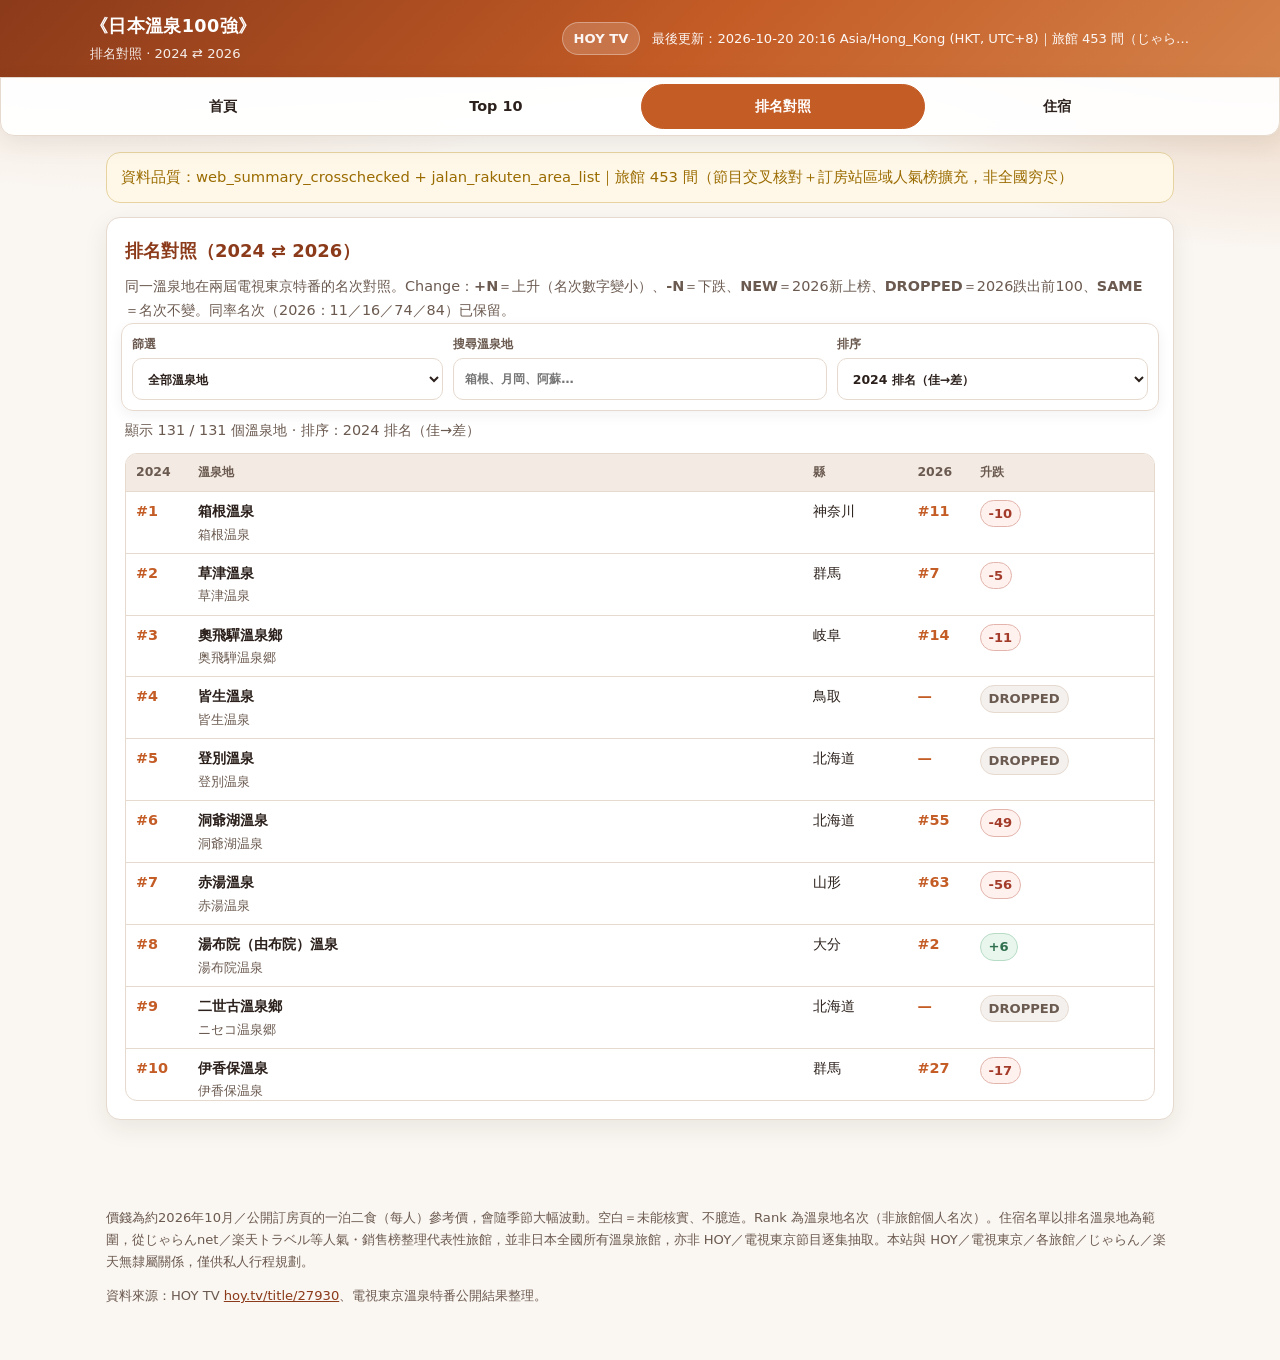
==== compare.html @ 14359786 "Fix hotels page empty table: paginate, cache-bust, error surfacing - Paginate hotels table (50/page)" ====
<!DOCTYPE html>
<html lang="zh-Hant">
<head>
  <meta charset="utf-8" />
  <meta name="viewport" content="width=device-width, initial-scale=1" />
  <title>排名對照（2024 ⇄ 2026）— 《日本溫泉100強》追蹤</title>
  <meta name="description" content="同一溫泉地在 2024 與 2026 電視東京特番的名次對照與升跌。" />
  <link rel="stylesheet" href="styles.css?v=20261020b" />
</head>
<body data-page="compare" class="page-compact">
    <header class="app-header compact">
    <div class="wrap header-bar">
      <div>
        <h1>《日本溫泉100強》</h1>
        <p class="sub">排名對照 · 2024 ⇄ 2026</p>
      </div>
      <div class="meta-row">
        <a class="hoy" id="hoy-link" href="https://hoy.tv/title/27930" target="_blank" rel="noopener">HOY TV</a>
        <span id="updated" class="updated-short">—</span>
      </div>
    </div>
  </header>

  <nav class="site-nav sticky-nav" aria-label="主要頁面">
    <a href="index.html" class="site-nav-link">首頁</a>
    <a href="ranks.html" class="site-nav-link">Top 10</a>
    <a href="compare.html" class="site-nav-link is-active" aria-current="page">排名對照</a>
    <a href="hotels.html" class="site-nav-link">住宿</a>
  </nav>


  <main>
    <div id="source-banner" class="banner warn hidden" role="status"></div>

    <section class="panel" id="panel-compare">
      <h2>排名對照（2024 ⇄ 2026）</h2>
      <p class="stats" style="margin-top:0">同一溫泉地在兩屆電視東京特番的名次對照。Change：<strong>+N</strong>＝上升（名次數字變小）、<strong>-N</strong>＝下跌、<strong>NEW</strong>＝2026新上榜、<strong>DROPPED</strong>＝2026跌出前100、<strong>SAME</strong>＝名次不變。同率名次（2026：11／16／74／84）已保留。</p>
      <div class="filters filters-compare sticky-filters">
        <label class="f">篩選
          <select id="compare-filter">
            <option value="all">全部溫泉地</option>
            <option value="both">兩年皆入榜</option>
            <option value="up">上升（+）</option>
            <option value="down">下跌（-）</option>
            <option value="new">NEW（2026新上榜）</option>
            <option value="dropped">DROPPED（跌出榜）</option>
            <option value="big">大變動（±20以上）</option>
          </select>
        </label>
        <label class="f">搜尋溫泉地
          <input id="compare-q" type="search" placeholder="箱根、月岡、阿蘇…" autocomplete="off" />
        </label>
        <label class="f">排序
          <select id="compare-sort">
            <option value="rank2024">2024 排名（佳→差）</option>
            <option value="rank2026">2026 排名（佳→差）</option>
            <option value="improve">升幅最大</option>
            <option value="drop">跌幅最大</option>
            <option value="name">溫泉地名 A–Z</option>
          </select>
        </label>
      </div>
      <p class="stats" id="compare-stats"></p>
      <div class="compare-wrap" id="compare-wrap">
        <table class="compare-table" id="compare-table">
          <thead>
            <tr>
              <th>2024</th>
              <th>溫泉地</th>
              <th>縣</th>
              <th>2026</th>
              <th>升跌</th>
            </tr>
          </thead>
          <tbody id="compare-body"></tbody>
        </table>
      </div>
    </section>
  </main>

  <footer>
    <p id="disclaimer"></p>
    <p>資料來源：HOY TV <a href="https://hoy.tv/title/27930">hoy.tv/title/27930</a>、電視東京溫泉特番公開結果整理。</p>
  </footer>

  <script src="app.js?v=20261020b"></script>
</body>
</html>
---- styles.css ----
:root {
  --bg: #faf6f1;
  --bg2: #f3ebe3;
  --card: #ffffff;
  --ink: #2c211c;
  --muted: #6b5a50;
  --accent: #c45c26;
  --accent2: #8b3a1a;
  --cream: #fff8f0;
  --ok: #2f6f4e;
  --warn: #9a6b00;
  --danger: #a33b2a;
  --info: #2c5f7a;
  --border: #e6d9ce;
  --shadow: 0 8px 24px rgba(44, 33, 28, 0.08);
  --radius: 14px;
  --nav-h: 52px;
  --font: "PingFang HK", "PingFang TC", "Noto Sans TC", "Microsoft JhengHei",
          "Hiragino Sans GB", "Segoe UI", system-ui, sans-serif;
}
* { box-sizing: border-box; }
html { scroll-behavior: smooth; }
body {
  margin: 0;
  font-family: var(--font);
  color: var(--ink);
  background:
    radial-gradient(1200px 600px at 10% -10%, #f0d7c4 0%, transparent 55%),
    radial-gradient(900px 500px at 100% 0%, #e8c9b0 0%, transparent 50%),
    var(--bg);
  line-height: 1.65;
}
a { color: var(--accent2); }

/* Header */
header.app-header {
  background: linear-gradient(135deg, #8b3a1a 0%, #c45c26 55%, #d4824a 100%);
  color: #fff;
  padding: 28px 20px 24px;
  box-shadow: var(--shadow);
}
header.app-header.compact {
  padding: 12px 16px;
}
header .wrap { max-width: 1100px; margin: 0 auto; }
header .header-bar {
  display: flex; flex-wrap: wrap; align-items: center;
  justify-content: space-between; gap: 10px;
}
header h1 {
  margin: 0 0 4px;
  font-size: clamp(1.15rem, 2.6vw, 1.7rem);
  letter-spacing: 0.02em;
  font-weight: 700;
}
header.compact h1 { margin: 0; font-size: 1.1rem; }
header .sub { opacity: 0.92; font-size: 0.92rem; margin: 0 0 10px; }
header.compact .sub { margin: 2px 0 0; font-size: 0.82rem; opacity: 0.9; }
header .meta-row {
  display: flex; flex-wrap: wrap; gap: 8px 12px;
  font-size: 0.82rem; opacity: 0.95; align-items: center;
}
header a.hoy {
  display: inline-flex; align-items: center; gap: 6px;
  background: rgba(255,255,255,0.18);
  border: 1px solid rgba(255,255,255,0.35);
  color: #fff; text-decoration: none;
  padding: 5px 11px; border-radius: 999px;
  font-weight: 600; white-space: nowrap;
}
header a.hoy:hover { background: rgba(255,255,255,0.28); }
.updated-short { max-width: 42vw; overflow: hidden; text-overflow: ellipsis; white-space: nowrap; }

main { max-width: 1100px; margin: 0 auto; padding: 16px 16px 60px; }
.page-compact main { padding-top: 12px; }

.banner {
  border-radius: var(--radius);
  padding: 12px 14px;
  margin: 0 0 10px;
  border: 1px solid var(--border);
  background: var(--cream);
  font-size: 0.92rem;
}
.banner.danger { border-color: #e2b4ac; background: #fff1ee; color: var(--danger); }
.banner.warn { border-color: #e6d3a0; background: #fff8e8; color: var(--warn); }
.banner.info { border-color: #b7d0dc; background: #eef6fa; color: var(--info); }

.panel {
  background: var(--card);
  border: 1px solid var(--border);
  border-radius: var(--radius);
  box-shadow: var(--shadow);
  padding: 18px;
  margin: 14px 0;
}
.panel h2 {
  margin: 0 0 10px;
  font-size: 1.12rem;
  color: var(--accent2);
}
.panel-head {
  display: flex; flex-wrap: wrap; align-items: center;
  justify-content: space-between; gap: 10px; margin-bottom: 6px;
}
.panel-head h2 { margin: 0; }
.lede { margin: 0 0 12px; color: var(--muted); font-size: 0.92rem; }

.tabs { display: flex; gap: 8px; margin-bottom: 12px; flex-wrap: wrap; }
.tab-btn, .view-btn {
  border: 1px solid var(--border);
  background: var(--bg2);
  color: var(--ink);
  border-radius: 999px;
  padding: 7px 14px;
  cursor: pointer;
  font: inherit;
  font-weight: 600;
}
.tab-btn.active, .view-btn.is-active {
  background: var(--accent);
  border-color: var(--accent);
  color: #fff;
}
.view-toggle { display: flex; gap: 6px; }

.rank-grid {
  display: grid;
  grid-template-columns: repeat(auto-fill, minmax(180px, 1fr));
  gap: 10px;
}
.rank-item {
  background: var(--cream);
  border: 1px solid var(--border);
  border-radius: 12px;
  padding: 10px 12px;
}
.rank-item .n { font-weight: 800; color: var(--accent); font-size: 1.1rem; }
.rank-item .a { font-weight: 600; }
.rank-item .p { color: var(--muted); font-size: 0.85rem; }

/* Filters */
.filters {
  display: grid;
  grid-template-columns: 1.4fr 1fr 1fr auto;
  gap: 10px;
  align-items: end;
}
.filters-hotels {
  grid-template-columns: 1.2fr 1.1fr 0.85fr 0.9fr 1fr auto;
}
.filters-compare { grid-template-columns: 1fr 1.2fr 1fr; }
.sticky-filters {
  position: sticky;
  top: calc(var(--nav-h) + 6px);
  z-index: 30;
  background: rgba(255,255,255,0.96);
  backdrop-filter: blur(8px);
  padding: 10px;
  margin: 0 -4px 8px;
  border: 1px solid var(--border);
  border-radius: 12px;
  box-shadow: 0 4px 14px rgba(44,33,28,0.06);
}
@media (max-width: 900px) {
  .filters, .filters-hotels, .filters-compare { grid-template-columns: 1fr 1fr; }
  .sticky-filters { top: calc(var(--nav-h) + 4px); }
}
@media (max-width: 520px) {
  .filters, .filters-hotels, .filters-compare { grid-template-columns: 1fr; }
}
label.f {
  display: flex; flex-direction: column; gap: 4px;
  font-size: 0.78rem; color: var(--muted); font-weight: 600;
}
input, select {
  font: inherit;
  padding: 9px 11px;
  border-radius: 10px;
  border: 1px solid var(--border);
  background: #fff;
  color: var(--ink);
  min-height: 42px;
}
button.reset {
  font: inherit; font-weight: 600;
  padding: 9px 14px;
  border-radius: 10px;
  border: 1px solid var(--border);
  background: var(--bg2);
  cursor: pointer;
  min-height: 42px;
}
.stats { color: var(--muted); font-size: 0.9rem; margin: 8px 0 0; }

/* Cards (optional) */
.cards {
  display: grid;
  grid-template-columns: 1fr;
  gap: 14px;
  margin-top: 14px;
}
.card {
  background: var(--card);
  border: 1px solid var(--border);
  border-radius: var(--radius);
  box-shadow: var(--shadow);
  padding: 16px 16px 14px;
  display: grid;
  grid-template-columns: 78px 1fr;
  gap: 12px 14px;
}
.card .rank-badge {
  width: 78px; min-height: 78px; height: auto; padding: 8px 4px;
  border-radius: 16px;
  background: linear-gradient(160deg, var(--accent), var(--accent2));
  color: #fff;
  display: flex; flex-direction: column;
  align-items: center; justify-content: center;
  font-weight: 800; line-height: 1.1; font-size: 0.95rem;
}
.card .rank-line { font-size: 0.72rem; font-weight: 700; opacity: 0.95; white-space: nowrap; }
.card h3 { margin: 0 0 2px; font-size: 1.05rem; }
.card .jp { color: var(--muted); font-size: 0.88rem; margin-bottom: 6px; }
.card .area {
  display: inline-block; background: var(--bg2); border-radius: 999px;
  padding: 2px 10px; font-size: 0.8rem; font-weight: 600; margin-bottom: 8px;
}
.card .desc { font-size: 0.93rem; margin: 0 0 8px; }
.card .meta {
  display: flex; flex-wrap: wrap; gap: 8px;
  font-size: 0.82rem; color: var(--muted); margin-bottom: 8px;
}
.card .rank-pair {
  margin: 6px 0 8px; font-size: 0.88rem; font-weight: 700; color: var(--accent2);
}
.chip {
  background: var(--cream);
  border: 1px solid var(--border);
  border-radius: 999px;
  padding: 2px 8px;
}
.chip.price { color: var(--accent2); font-weight: 700; border-color: #e2c0ad; }
.chip.alert-closed { background: #fff1ee; color: var(--danger); border-color: #e2b4ac; font-weight: 700; }
.chip.alert-phone { background: #fff8e8; color: var(--warn); border-color: #e6d3a0; font-weight: 700; }
.chip.alert-rebrand { background: #eef6fa; color: var(--info); border-color: #b7d0dc; font-weight: 700; }
.chip-up { background: #e8f6ee; color: var(--ok); border-color: #b7dcc5; font-weight: 800; }
.chip-down { background: #fff1ee; color: var(--danger); border-color: #e2b4ac; font-weight: 800; }
.links { display: flex; flex-wrap: wrap; gap: 8px; }
.links a {
  text-decoration: none; font-size: 0.82rem; font-weight: 600;
  padding: 5px 10px; border-radius: 8px;
  background: var(--bg2); border: 1px solid var(--border); color: var(--accent2);
}
.links a:hover { background: #f0ddd0; }
.links a.disabled { opacity: 0.35; pointer-events: none; }
.hl { font-size: 0.85rem; color: var(--muted); margin: 0 0 8px; }

footer {
  max-width: 1100px; margin: 0 auto; padding: 0 16px 40px;
  color: var(--muted); font-size: 0.82rem;
}
.hidden { display: none !important; }

/* Sticky site nav */
.site-nav {
  display: flex;
  flex-wrap: nowrap;
  gap: 4px;
  max-width: 1100px;
  margin: 10px auto 4px;
  padding: 4px;
  background: var(--card);
  border: 1px solid var(--border);
  border-radius: 999px;
  box-shadow: var(--shadow);
  overflow-x: auto;
  -webkit-overflow-scrolling: touch;
  scrollbar-width: none;
}
.site-nav::-webkit-scrollbar { display: none; }
.sticky-nav {
  position: sticky;
  top: 0;
  z-index: 50;
  margin-top: 0;
  border-radius: 0 0 14px 14px;
  max-width: none;
  width: 100%;
  padding: 6px max(12px, calc((100% - 1100px) / 2 + 4px));
  background: rgba(255,255,255,0.95);
  backdrop-filter: blur(10px);
  min-height: var(--nav-h);
  align-items: center;
}
.site-nav-link {
  flex: 1 1 auto;
  min-width: 72px;
  border: 1px solid transparent;
  background: transparent;
  color: var(--ink);
  border-radius: 999px;
  padding: 10px 12px;
  font: inherit;
  font-weight: 700;
  font-size: 0.9rem;
  text-align: center;
  text-decoration: none;
  white-space: nowrap;
}
.site-nav-link:hover { background: var(--bg2); }
.site-nav-link.is-active,
.site-nav-link[aria-current="page"] {
  background: var(--accent);
  border-color: var(--accent);
  color: #fff;
}

/* Home */
.count-row {
  display: flex; flex-wrap: wrap; gap: 10px; margin: 0 0 14px;
}
.count-pill {
  display: flex; flex-direction: column; align-items: center;
  min-width: 100px; padding: 10px 14px;
  background: var(--cream); border: 1px solid var(--border); border-radius: 12px;
}
.count-pill strong { font-size: 1.35rem; color: var(--accent); line-height: 1.2; }
.count-pill span { font-size: 0.78rem; color: var(--muted); font-weight: 600; }
.home-cards {
  display: grid;
  grid-template-columns: repeat(auto-fit, minmax(220px, 1fr));
  gap: 12px;
}
.home-card {
  display: flex; flex-direction: column; gap: 6px;
  padding: 16px; border-radius: 12px;
  border: 1px solid var(--border); background: var(--cream);
  text-decoration: none; color: var(--ink); box-shadow: var(--shadow);
  transition: transform 0.12s ease, border-color 0.12s ease;
  min-height: 96px;
}
.home-card:hover { border-color: var(--accent); transform: translateY(-2px); }
.home-card strong { color: var(--accent2); font-size: 1.05rem; }
.home-card span { color: var(--muted); font-size: 0.9rem; }
.alerts-accordion summary {
  cursor: pointer; font-weight: 700; color: var(--accent2);
  list-style: none; padding: 2px 0;
}
.alerts-accordion summary::-webkit-details-marker { display: none; }
.alerts-accordion[open] summary { margin-bottom: 10px; }
.alerts-accordion #alerts { margin-top: 4px; }

/* Compare + Hotels tables */
.compare-wrap, .hotels-table-wrap, .table-wrap {
  overflow: auto;
  max-height: min(72vh, 720px);
  margin-top: 10px;
  border: 1px solid var(--border);
  border-radius: 12px;
  -webkit-overflow-scrolling: touch;
}
.compare-table, .hotels-table {
  width: 100%;
  border-collapse: collapse;
  font-size: 0.9rem;
}
.compare-table { min-width: 560px; }
.hotels-table { min-width: 860px; }
.compare-table th, .compare-table td,
.hotels-table th, .hotels-table td {
  padding: 8px 10px;
  border-bottom: 1px solid var(--border);
  text-align: left;
  vertical-align: top;
}
.compare-table th, .hotels-table th {
  background: var(--bg2);
  position: sticky; top: 0; z-index: 2;
  font-size: 0.78rem; color: var(--muted); font-weight: 700;
}
.compare-table tr:hover td, .hotels-table tr:hover td { background: var(--cream); }
.compare-table .rk, .hotels-table .rk {
  font-weight: 800; color: var(--accent); white-space: nowrap; width: 3.6rem;
}
.compare-table .area-cn, .hotels-table .area-cn { font-weight: 600; }
.compare-table .area-jp, .hotels-table .area-jp,
.hotels-table .prop-jp { color: var(--muted); font-size: 0.8rem; }
.hotels-table .prop-cn { font-weight: 600; }
.hotels-table .price { font-weight: 700; color: var(--accent2); white-space: nowrap; }
.hotels-table .book-links { display: flex; flex-wrap: wrap; gap: 4px; }
.hotels-table .book-links a {
  text-decoration: none; font-size: 0.72rem; font-weight: 700;
  padding: 3px 7px; border-radius: 6px;
  background: var(--bg2); border: 1px solid var(--border); color: var(--accent2);
  white-space: nowrap;
}
.hotels-table .book-links a:hover { background: #f0ddd0; }
.hotels-table .book-links span.muted {
  font-size: 0.72rem; color: var(--muted);
}
.change-pill {
  display: inline-block; font-weight: 800; font-size: 0.82rem;
  padding: 2px 8px; border-radius: 999px;
  border: 1px solid var(--border); background: var(--cream);
}
.change-pill.up { background: #e8f6ee; color: var(--ok); border-color: #b7dcc5; }
.change-pill.down { background: #fff1ee; color: var(--danger); border-color: #e2b4ac; }
.change-pill.new { background: #eef6fa; color: var(--info); border-color: #b7d0dc; }
.change-pill.dropped { background: #f3f0ee; color: var(--muted); }
.change-pill.same { background: var(--bg2); color: var(--muted); }

@media (max-width: 600px) {
  .sticky-nav { padding-left: 8px; padding-right: 8px; }
  .site-nav-link { padding: 10px 10px; font-size: 0.85rem; min-width: 64px; }
  header.compact .updated-short { display: none; }
}


/* List tabs (show / area / all) */
.list-tabs {
  display: flex;
  flex-wrap: wrap;
  gap: 8px;
  margin: 10px 0 12px;
}
.list-tab {
  appearance: none;
  border: 1px solid var(--border);
  background: var(--bg2);
  color: var(--text);
  font-weight: 700;
  font-size: 0.88rem;
  padding: 8px 14px;
  border-radius: 999px;
  cursor: pointer;
}
.list-tab:hover { background: var(--cream); }
.list-tab.is-active {
  background: var(--accent2);
  border-color: var(--accent2);
  color: #fff;
}

/* Pagination */
.pager {
  display: flex;
  align-items: center;
  justify-content: center;
  gap: 12px;
  margin: 10px 0;
  flex-wrap: wrap;
}
.pager-btn {
  appearance: none;
  border: 1px solid var(--border);
  background: var(--bg2);
  color: var(--text);
  font-weight: 700;
  font-size: 0.85rem;
  padding: 8px 14px;
  border-radius: 10px;
  cursor: pointer;
}
.pager-btn:hover:not(:disabled) { background: var(--cream); }
.pager-btn:disabled {
  opacity: 0.45;
  cursor: not-allowed;
}
.pager-info {
  font-size: 0.88rem;
  font-weight: 600;
  color: var(--muted);
  min-width: 9rem;
  text-align: center;
}

.banner.danger {
  margin: 12px auto;
  max-width: 1100px;
  padding: 10px 14px;
}
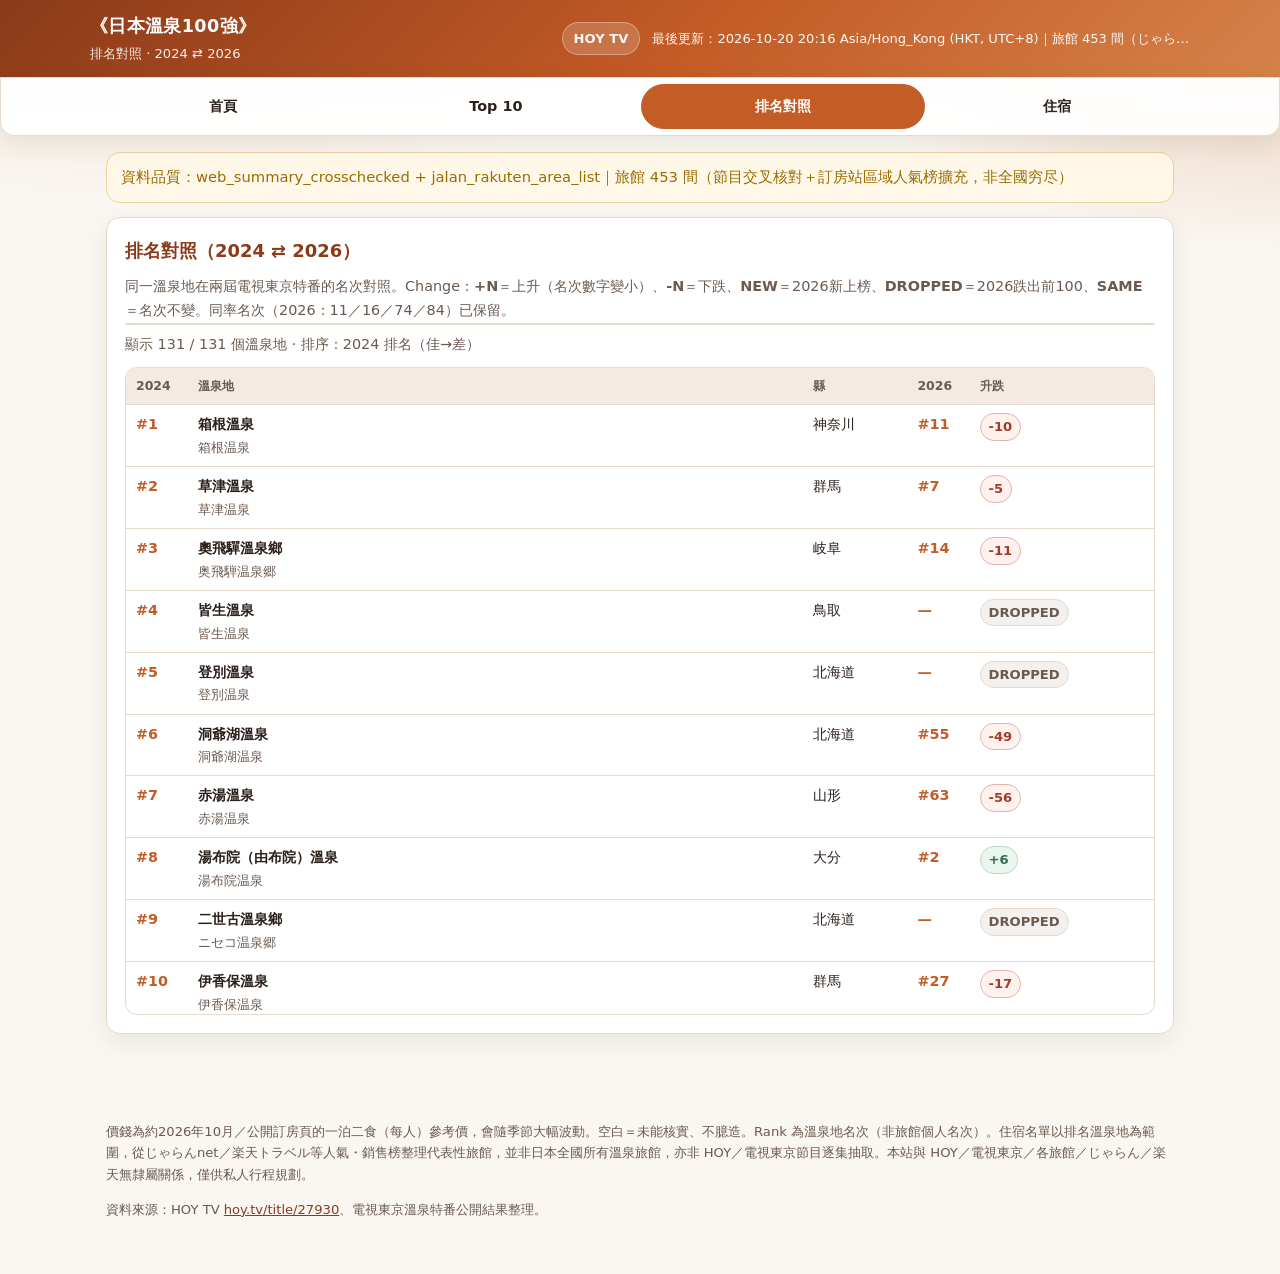
==== commit 144e00fd: "Collapse hotel filters on mobile so the list is visible" ====
--- a/compare.html
+++ b/compare.html
@@ -5,7 +5,20 @@
   <meta name="viewport" content="width=device-width, initial-scale=1" />
   <title>排名對照（2024 ⇄ 2026）— 《日本溫泉100強》追蹤</title>
   <meta name="description" content="同一溫泉地在 2024 與 2026 電視東京特番的名次對照與升跌。" />
-  <link rel="stylesheet" href="styles.css?v=20261020b" />
+  <link rel="stylesheet" href="styles.css?v=20261020c" />
+  <script>
+    (function () {
+      try {
+        if (!(window.matchMedia && window.matchMedia("(max-width: 700px)").matches)) return;
+        document.documentElement.classList.add("is-narrow");
+        var close = function () {
+          document.querySelectorAll(".filter-drawer").forEach(function (d) { d.open = false; });
+        };
+        if (document.readyState === "loading") document.addEventListener("DOMContentLoaded", close);
+        else close();
+      } catch (e) {}
+    })();
+  </script>
 </head>
 <body data-page="compare" class="page-compact">
     <header class="app-header compact">
@@ -34,32 +47,39 @@
 
     <section class="panel" id="panel-compare">
       <h2>排名對照（2024 ⇄ 2026）</h2>
-      <p class="stats" style="margin-top:0">同一溫泉地在兩屆電視東京特番的名次對照。Change：<strong>+N</strong>＝上升（名次數字變小）、<strong>-N</strong>＝下跌、<strong>NEW</strong>＝2026新上榜、<strong>DROPPED</strong>＝2026跌出前100、<strong>SAME</strong>＝名次不變。同率名次（2026：11／16／74／84）已保留。</p>
-      <div class="filters filters-compare sticky-filters">
-        <label class="f">篩選
-          <select id="compare-filter">
-            <option value="all">全部溫泉地</option>
-            <option value="both">兩年皆入榜</option>
-            <option value="up">上升（+）</option>
-            <option value="down">下跌（-）</option>
-            <option value="new">NEW（2026新上榜）</option>
-            <option value="dropped">DROPPED（跌出榜）</option>
-            <option value="big">大變動（±20以上）</option>
-          </select>
-        </label>
-        <label class="f">搜尋溫泉地
-          <input id="compare-q" type="search" placeholder="箱根、月岡、阿蘇…" autocomplete="off" />
-        </label>
-        <label class="f">排序
-          <select id="compare-sort">
-            <option value="rank2024">2024 排名（佳→差）</option>
-            <option value="rank2026">2026 排名（佳→差）</option>
-            <option value="improve">升幅最大</option>
-            <option value="drop">跌幅最大</option>
-            <option value="name">溫泉地名 A–Z</option>
-          </select>
-        </label>
-      </div>
+      <p class="stats lede-hide-mobile" style="margin-top:0">同一溫泉地在兩屆電視東京特番的名次對照。Change：<strong>+N</strong>＝上升（名次數字變小）、<strong>-N</strong>＝下跌、<strong>NEW</strong>＝2026新上榜、<strong>DROPPED</strong>＝2026跌出前100、<strong>SAME</strong>＝名次不變。同率名次（2026：11／16／74／84）已保留。</p>
+      <details class="filter-drawer" id="compare-filter-drawer">
+        <summary class="filter-drawer-summary">
+          <span class="filter-drawer-title">篩選／搜尋</span>
+          <span class="filter-drawer-hint" id="compare-filter-hint" hidden></span>
+          <span class="filter-drawer-chevron" aria-hidden="true"></span>
+        </summary>
+        <div class="filters filters-compare" id="compare-filters">
+          <label class="f">篩選
+            <select id="compare-filter">
+              <option value="all">全部溫泉地</option>
+              <option value="both">兩年皆入榜</option>
+              <option value="up">上升（+）</option>
+              <option value="down">下跌（-）</option>
+              <option value="new">NEW（2026新上榜）</option>
+              <option value="dropped">DROPPED（跌出榜）</option>
+              <option value="big">大變動（±20以上）</option>
+            </select>
+          </label>
+          <label class="f">搜尋溫泉地
+            <input id="compare-q" type="search" placeholder="箱根、月岡、阿蘇…" autocomplete="off" />
+          </label>
+          <label class="f">排序
+            <select id="compare-sort">
+              <option value="rank2024">2024 排名（佳→差）</option>
+              <option value="rank2026">2026 排名（佳→差）</option>
+              <option value="improve">升幅最大</option>
+              <option value="drop">跌幅最大</option>
+              <option value="name">溫泉地名 A–Z</option>
+            </select>
+          </label>
+        </div>
+      </details>
       <p class="stats" id="compare-stats"></p>
       <div class="compare-wrap" id="compare-wrap">
         <table class="compare-table" id="compare-table">
@@ -83,6 +103,6 @@
     <p>資料來源：HOY TV <a href="https://hoy.tv/title/27930">hoy.tv/title/27930</a>、電視東京溫泉特番公開結果整理。</p>
   </footer>
 
-  <script src="app.js?v=20261020b"></script>
+  <script src="app.js?v=20261020c"></script>
 </body>
 </html>
--- a/styles.css
+++ b/styles.css
@@ -150,24 +150,113 @@
   grid-template-columns: 1.2fr 1.1fr 0.85fr 0.9fr 1fr auto;
 }
 .filters-compare { grid-template-columns: 1fr 1.2fr 1fr; }
-.sticky-filters {
-  position: sticky;
-  top: calc(var(--nav-h) + 6px);
-  z-index: 30;
+
+/* Collapsible filter drawer (collapsed on mobile, open on desktop) */
+.filter-drawer {
+  margin: 0 0 8px;
+  border: 1px solid var(--border);
+  border-radius: 12px;
   background: rgba(255,255,255,0.96);
   backdrop-filter: blur(8px);
-  padding: 10px;
-  margin: 0 -4px 8px;
-  border: 1px solid var(--border);
-  border-radius: 12px;
   box-shadow: 0 4px 14px rgba(44,33,28,0.06);
-}
-@media (max-width: 900px) {
+  overflow: hidden;
+}
+.filter-drawer-summary {
+  list-style: none;
+  cursor: pointer;
+  display: flex;
+  align-items: center;
+  gap: 8px;
+  padding: 10px 12px;
+  font-weight: 700;
+  font-size: 0.92rem;
+  color: var(--accent2);
+  user-select: none;
+  min-height: 44px;
+}
+.filter-drawer-summary::-webkit-details-marker { display: none; }
+.filter-drawer-title { flex: 0 0 auto; }
+.filter-drawer-hint {
+  flex: 1 1 auto;
+  font-weight: 600;
+  font-size: 0.8rem;
+  color: var(--muted);
+  overflow: hidden;
+  text-overflow: ellipsis;
+  white-space: nowrap;
+}
+.filter-drawer-chevron {
+  margin-left: auto;
+  width: 0.55em;
+  height: 0.55em;
+  border-right: 2px solid var(--accent2);
+  border-bottom: 2px solid var(--accent2);
+  transform: rotate(45deg);
+  transition: transform 0.15s ease;
+  flex: 0 0 auto;
+}
+.filter-drawer[open] > .filter-drawer-summary .filter-drawer-chevron {
+  transform: rotate(-135deg);
+  margin-top: 4px;
+}
+.filter-drawer .filters {
+  padding: 0 10px 10px;
+  border: 0;
+  box-shadow: none;
+  background: transparent;
+  margin: 0;
+}
+
+/* Desktop: always show filters (override details closed state); sticky compact row */
+@media (min-width: 701px) {
+  .filter-drawer {
+    position: sticky;
+    top: calc(var(--nav-h) + 6px);
+    z-index: 30;
+  }
+  .filter-drawer-summary {
+    display: none; /* filters always visible; no need for collapse chrome */
+  }
+  /* Force filter grid visible even when <details> lacks open */
+  .filter-drawer > .filters {
+    display: grid;
+    padding: 10px;
+  }
+}
+@media (max-width: 900px) and (min-width: 701px) {
   .filters, .filters-hotels, .filters-compare { grid-template-columns: 1fr 1fr; }
-  .sticky-filters { top: calc(var(--nav-h) + 4px); }
-}
-@media (max-width: 520px) {
+}
+@media (max-width: 700px) {
+  /* Mobile: collapsed by default (JS sets open=false); only sticky the summary when closed */
+  .filter-drawer:not([open]) {
+    position: sticky;
+    top: calc(var(--nav-h) + 4px);
+    z-index: 30;
+  }
+  .filter-drawer[open] {
+    position: static; /* never sticky an open half-screen stack */
+  }
   .filters, .filters-hotels, .filters-compare { grid-template-columns: 1fr; }
+  .lede-hide-mobile { display: none !important; }
+  .list-tabs {
+    flex-wrap: nowrap;
+    overflow-x: auto;
+    -webkit-overflow-scrolling: touch;
+    scrollbar-width: none;
+    margin: 8px 0 10px;
+    gap: 6px;
+  }
+  .list-tabs::-webkit-scrollbar { display: none; }
+  .list-tab {
+    flex: 0 0 auto;
+    padding: 7px 12px;
+    font-size: 0.82rem;
+  }
+  .panel-hotels .panel-head h2 { font-size: 1rem; }
+  .panel-hotels { padding: 12px; }
+  .compare-wrap, .hotels-table-wrap, .table-wrap {
+    max-height: min(78vh, 720px);
+  }
 }
 label.f {
   display: flex; flex-direction: column; gap: 4px;
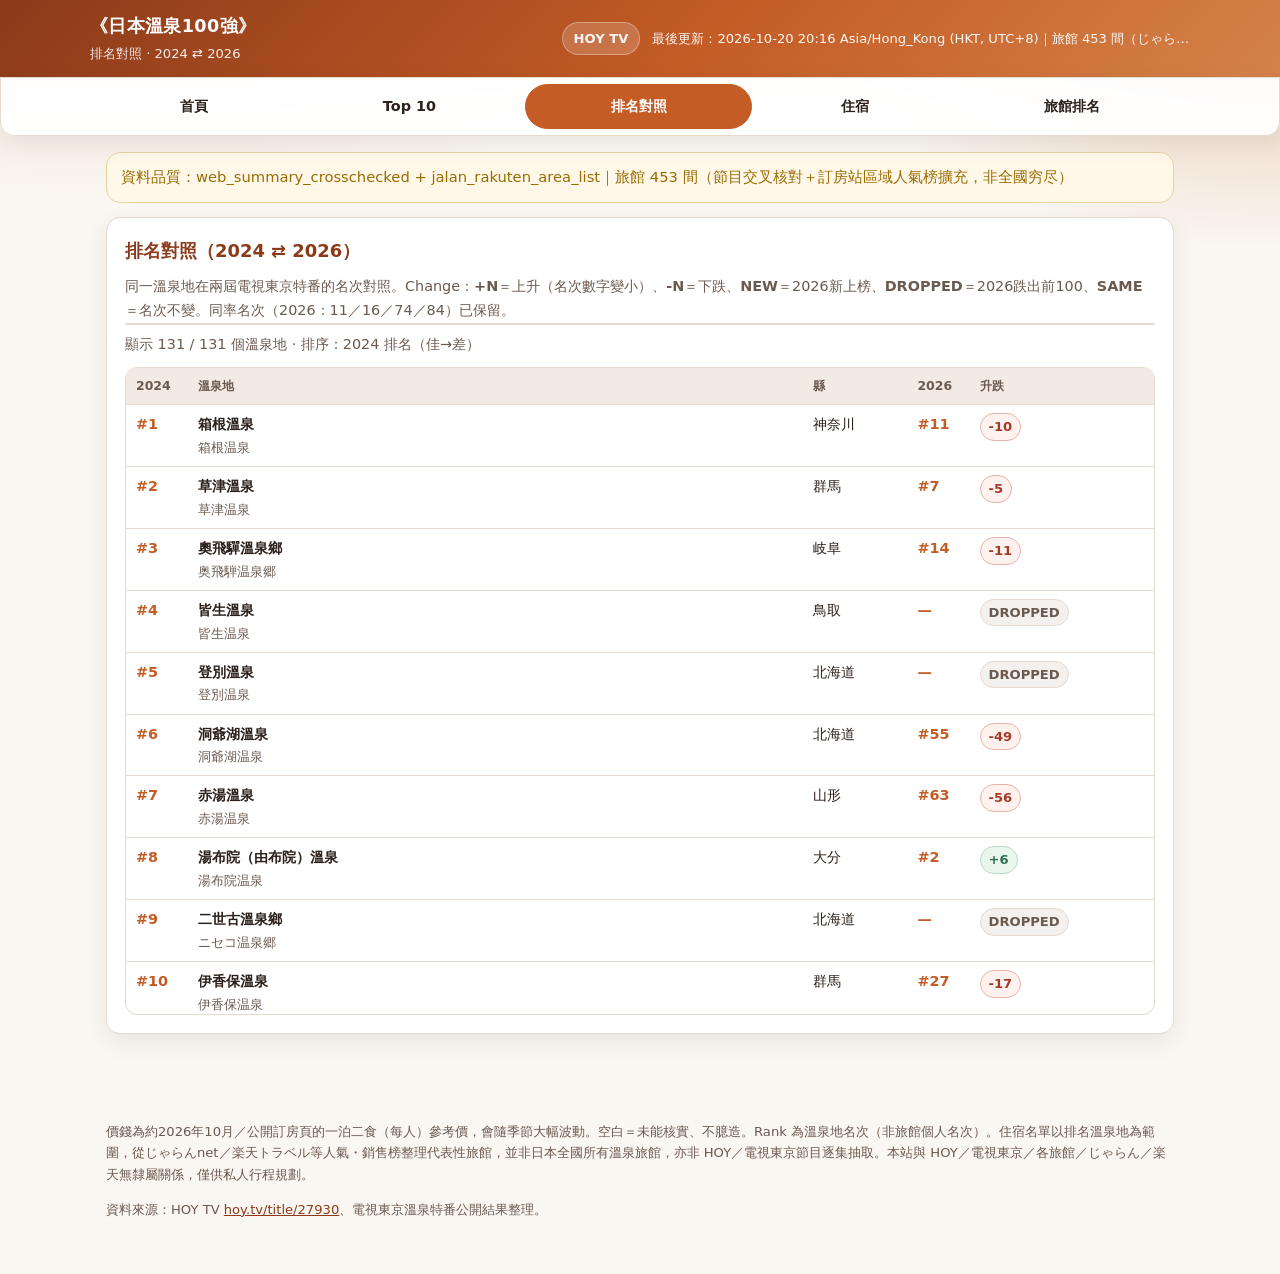
==== commit 95b34833: "Add 旅館排名 nav link to existing pages" ====
--- a/compare.html
+++ b/compare.html
@@ -39,6 +39,7 @@
     <a href="ranks.html" class="site-nav-link">Top 10</a>
     <a href="compare.html" class="site-nav-link is-active" aria-current="page">排名對照</a>
     <a href="hotels.html" class="site-nav-link">住宿</a>
+    <a href="hotel-ranks.html" class="site-nav-link">旅館排名</a>
   </nav>
 
 
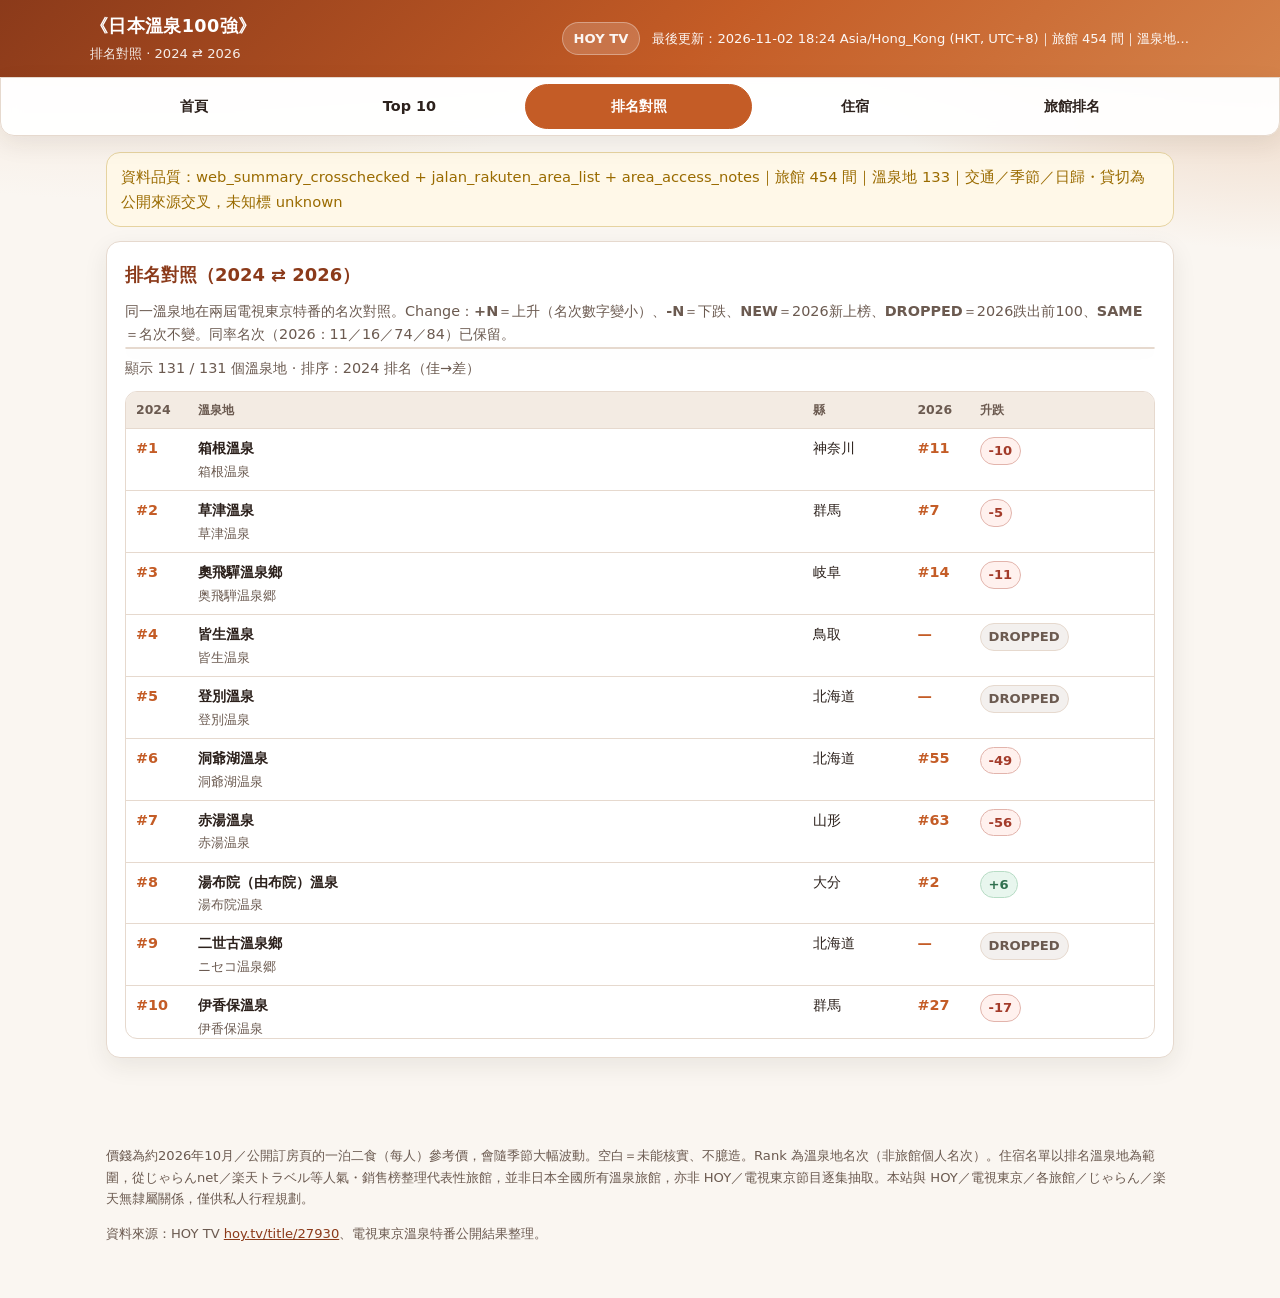
==== commit 170abd6a: "Enrich tracker with area access tips, region filter, and bath flags Keep all existing content; add a" ====
--- a/compare.html
+++ b/compare.html
@@ -5,7 +5,7 @@
   <meta name="viewport" content="width=device-width, initial-scale=1" />
   <title>排名對照（2024 ⇄ 2026）— 《日本溫泉100強》追蹤</title>
   <meta name="description" content="同一溫泉地在 2024 與 2026 電視東京特番的名次對照與升跌。" />
-  <link rel="stylesheet" href="styles.css?v=20261020c" />
+  <link rel="stylesheet" href="styles.css?v=20261102a" />
   <script>
     (function () {
       try {
@@ -104,6 +104,6 @@
     <p>資料來源：HOY TV <a href="https://hoy.tv/title/27930">hoy.tv/title/27930</a>、電視東京溫泉特番公開結果整理。</p>
   </footer>
 
-  <script src="app.js?v=20261020c"></script>
+  <script src="app.js?v=20261102a"></script>
 </body>
 </html>
--- a/styles.css
+++ b/styles.css
@@ -569,3 +569,40 @@
   max-width: 1100px;
   padding: 10px 14px;
 }
+
+/* Enrichment chips / HK access */
+.hk-access {
+  margin-top: 4px;
+  font-size: 0.78rem;
+  color: var(--info);
+  line-height: 1.4;
+  word-break: break-word;
+}
+.area-tip {
+  margin-top: 4px;
+  font-size: 0.78rem;
+  color: var(--muted);
+  line-height: 1.4;
+}
+.chip-day {
+  background: #e8f4ee;
+  color: var(--ok);
+  border: 1px solid #c5dfd0;
+}
+.chip-priv {
+  background: #f3e8f8;
+  color: #6b3d7a;
+  border: 1px solid #e0cce8;
+}
+.chip-region {
+  background: #eef3f8;
+  color: var(--info);
+  border: 1px solid #c9d7e4;
+}
+.hotels-table .hk-access {
+  max-width: 220px;
+}
+@media (max-width: 700px) {
+  .filters-hotels .f { min-width: 0; }
+  .hk-access, .area-tip { font-size: 0.74rem; }
+}
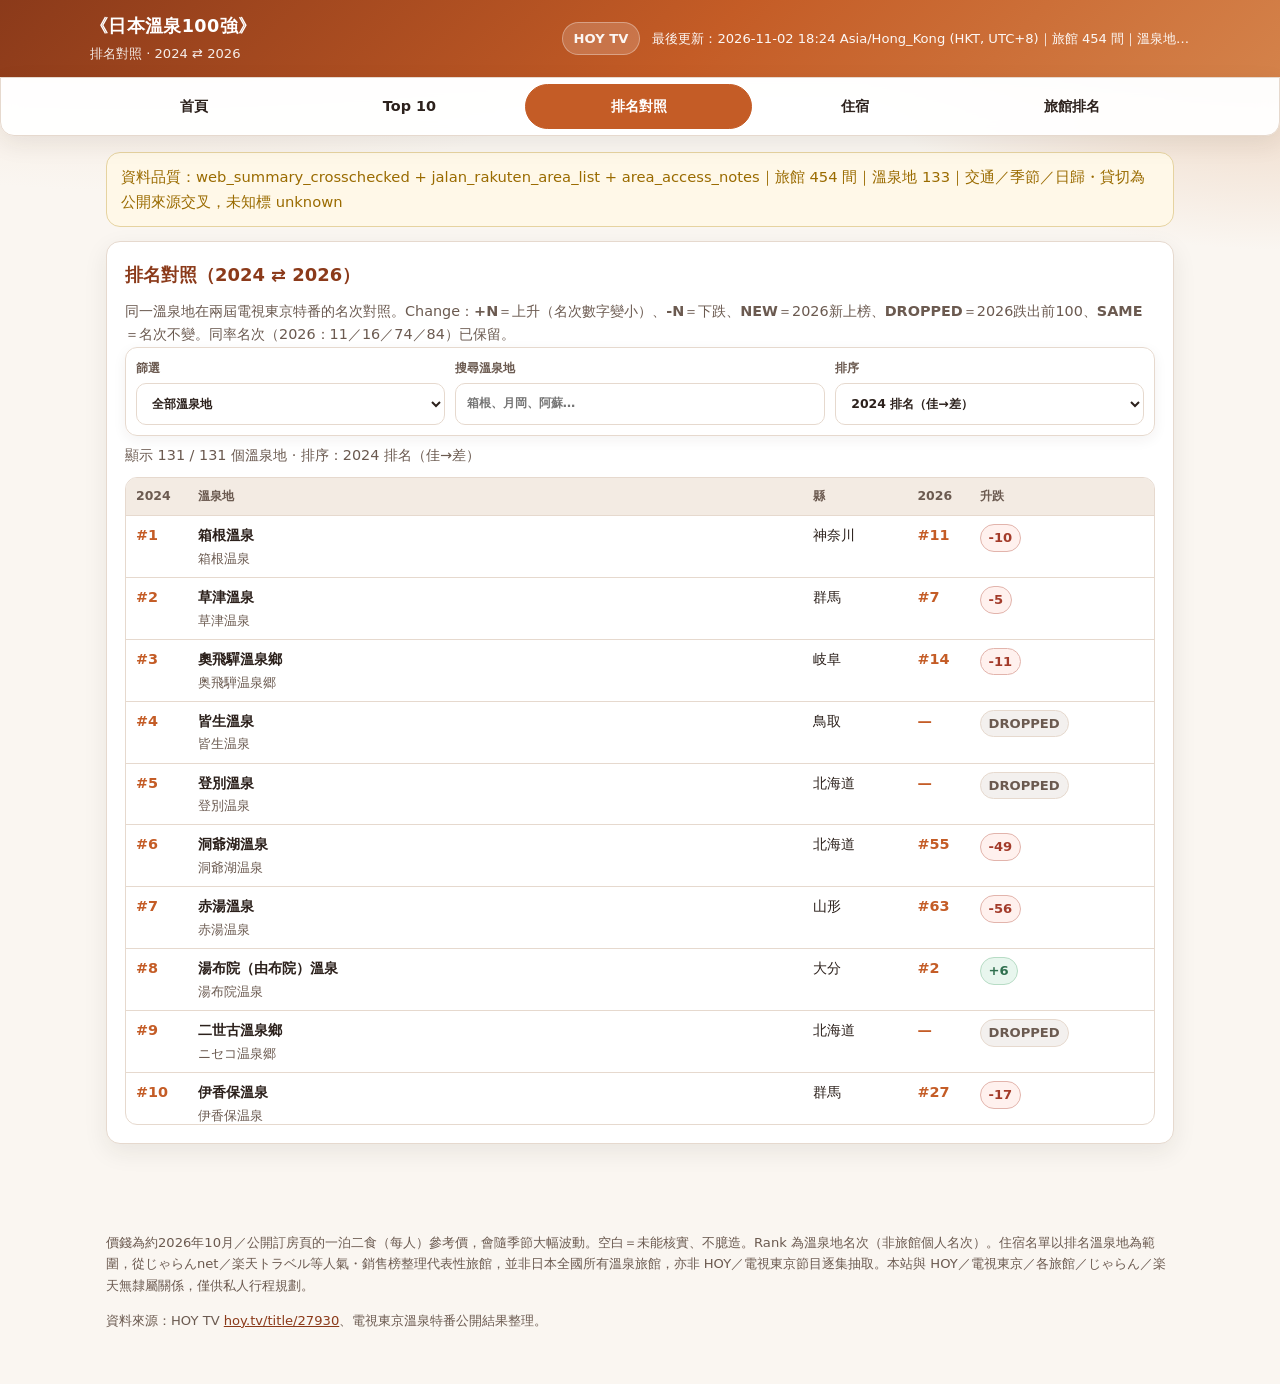
==== commit 0cc37d70: "Fix desktop filter/sort visibility for closed details drawers Browsers hide non-summary children of " ====
--- a/compare.html
+++ b/compare.html
@@ -5,7 +5,7 @@
   <meta name="viewport" content="width=device-width, initial-scale=1" />
   <title>排名對照（2024 ⇄ 2026）— 《日本溫泉100強》追蹤</title>
   <meta name="description" content="同一溫泉地在 2024 與 2026 電視東京特番的名次對照與升跌。" />
-  <link rel="stylesheet" href="styles.css?v=20261102a" />
+  <link rel="stylesheet" href="styles.css?v=20261102b" />
   <script>
     (function () {
       try {
@@ -104,6 +104,6 @@
     <p>資料來源：HOY TV <a href="https://hoy.tv/title/27930">hoy.tv/title/27930</a>、電視東京溫泉特番公開結果整理。</p>
   </footer>
 
-  <script src="app.js?v=20261102a"></script>
+  <script src="app.js?v=20261102b"></script>
 </body>
 </html>
--- a/styles.css
+++ b/styles.css
@@ -147,7 +147,13 @@
   align-items: end;
 }
 .filters-hotels {
-  grid-template-columns: 1.2fr 1.1fr 0.85fr 0.9fr 1fr auto;
+  /* keyword / area / region / pref / band / daybath / privbath / sort / reset */
+  grid-template-columns: repeat(auto-fill, minmax(132px, 1fr));
+  align-items: end;
+}
+.filters-hotels .reset {
+  align-self: end;
+  justify-self: start;
 }
 .filters-compare { grid-template-columns: 1fr 1.2fr 1fr; }
 
@@ -207,7 +213,8 @@
   margin: 0;
 }
 
-/* Desktop: always show filters (override details closed state); sticky compact row */
+/* Desktop: sticky filter bar; JS sets details[open] so filters render.
+   (Closed <details> hide non-summary children — CSS cannot override that.) */
 @media (min-width: 701px) {
   .filter-drawer {
     position: sticky;
@@ -215,9 +222,8 @@
     z-index: 30;
   }
   .filter-drawer-summary {
-    display: none; /* filters always visible; no need for collapse chrome */
-  }
-  /* Force filter grid visible even when <details> lacks open */
+    display: none; /* always open on desktop; no collapse chrome */
+  }
   .filter-drawer > .filters {
     display: grid;
     padding: 10px;
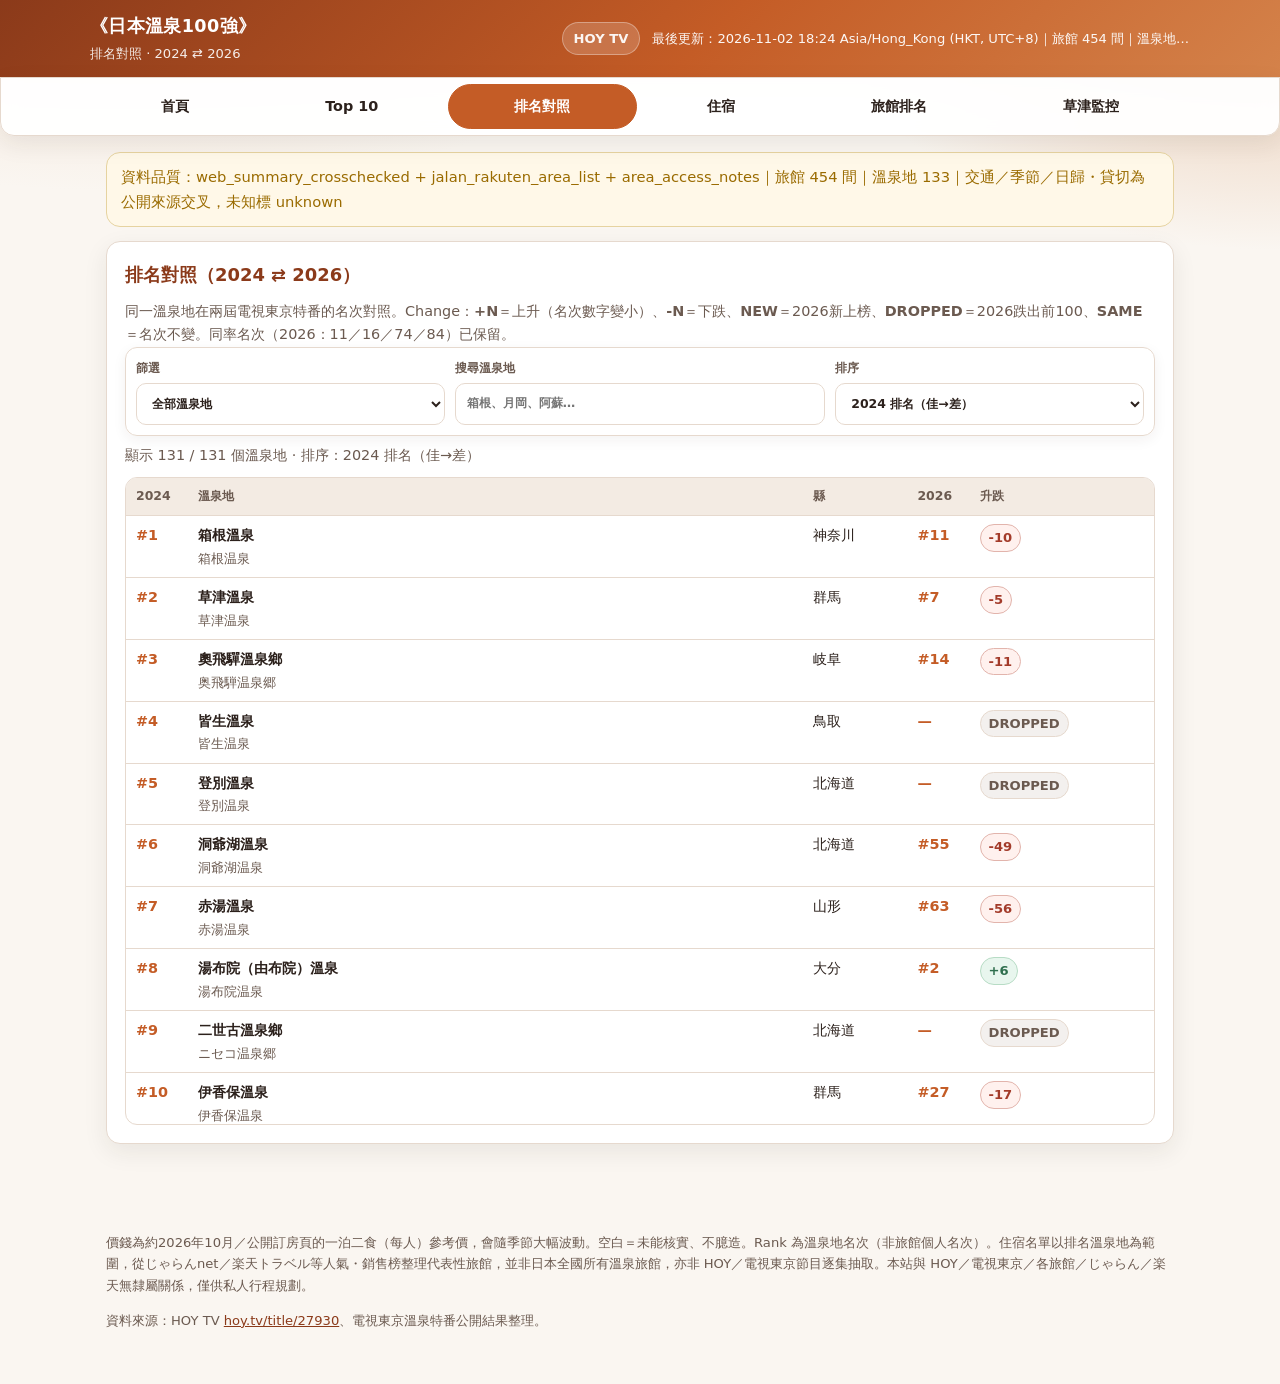
==== commit 2dfc46c1: "Add Kusatsu room watch page for Dec 28–Jan 8 (2 nights) New kusatsu-watch matrix for 15 facilities a" ====
--- a/compare.html
+++ b/compare.html
@@ -5,7 +5,7 @@
   <meta name="viewport" content="width=device-width, initial-scale=1" />
   <title>排名對照（2024 ⇄ 2026）— 《日本溫泉100強》追蹤</title>
   <meta name="description" content="同一溫泉地在 2024 與 2026 電視東京特番的名次對照與升跌。" />
-  <link rel="stylesheet" href="styles.css?v=20261102b" />
+  <link rel="stylesheet" href="styles.css?v=20261102c" />
   <script>
     (function () {
       try {
@@ -40,6 +40,7 @@
     <a href="compare.html" class="site-nav-link is-active" aria-current="page">排名對照</a>
     <a href="hotels.html" class="site-nav-link">住宿</a>
     <a href="hotel-ranks.html" class="site-nav-link">旅館排名</a>
+    <a href="kusatsu-watch.html" class="site-nav-link">草津監控</a>
   </nav>
 
 
@@ -104,6 +105,6 @@
     <p>資料來源：HOY TV <a href="https://hoy.tv/title/27930">hoy.tv/title/27930</a>、電視東京溫泉特番公開結果整理。</p>
   </footer>
 
-  <script src="app.js?v=20261102b"></script>
+  <script src="app.js?v=20261102c"></script>
 </body>
 </html>
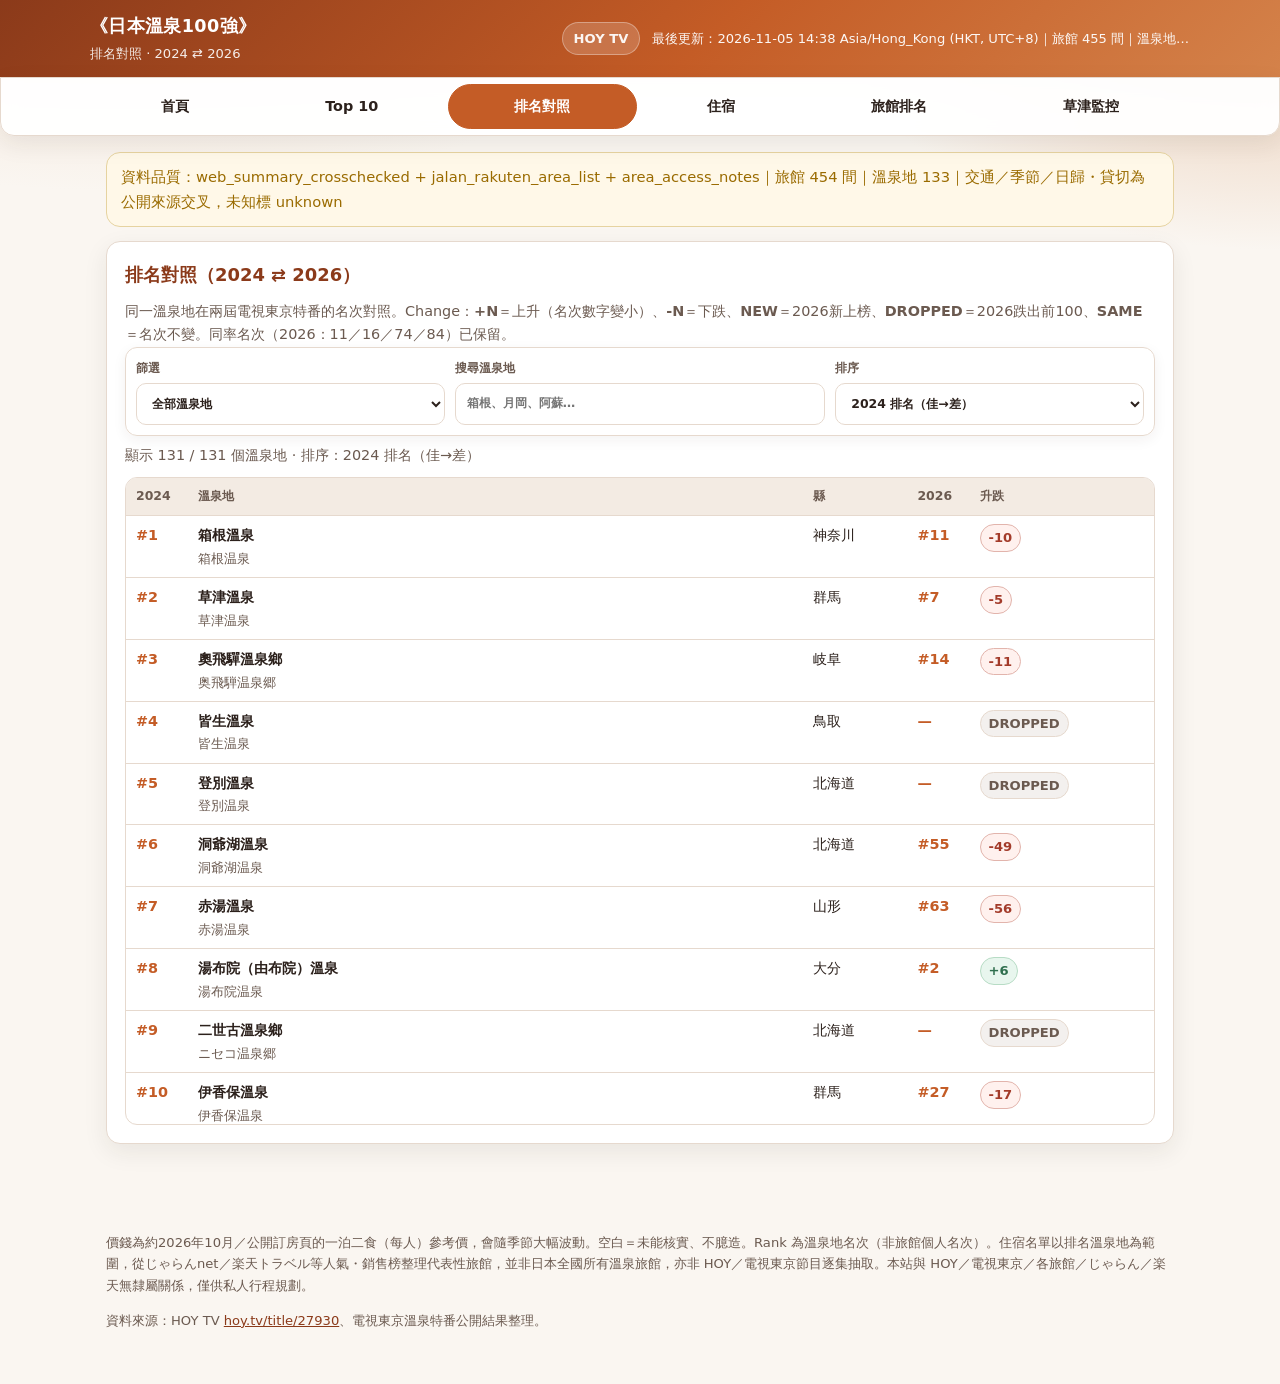
==== commit af613501: "Add 裏草津 蕩 TOU to hotels + Kusatsu Dec–Jan room watch New stay property (Jalan 392336 / Tripla bookin" ====
--- a/compare.html
+++ b/compare.html
@@ -5,7 +5,7 @@
   <meta name="viewport" content="width=device-width, initial-scale=1" />
   <title>排名對照（2024 ⇄ 2026）— 《日本溫泉100強》追蹤</title>
   <meta name="description" content="同一溫泉地在 2024 與 2026 電視東京特番的名次對照與升跌。" />
-  <link rel="stylesheet" href="styles.css?v=20261102c" />
+  <link rel="stylesheet" href="styles.css?v=20261105a" />
   <script>
     (function () {
       try {
@@ -105,6 +105,6 @@
     <p>資料來源：HOY TV <a href="https://hoy.tv/title/27930">hoy.tv/title/27930</a>、電視東京溫泉特番公開結果整理。</p>
   </footer>
 
-  <script src="app.js?v=20261102c"></script>
+  <script src="app.js?v=20261105a"></script>
 </body>
 </html>
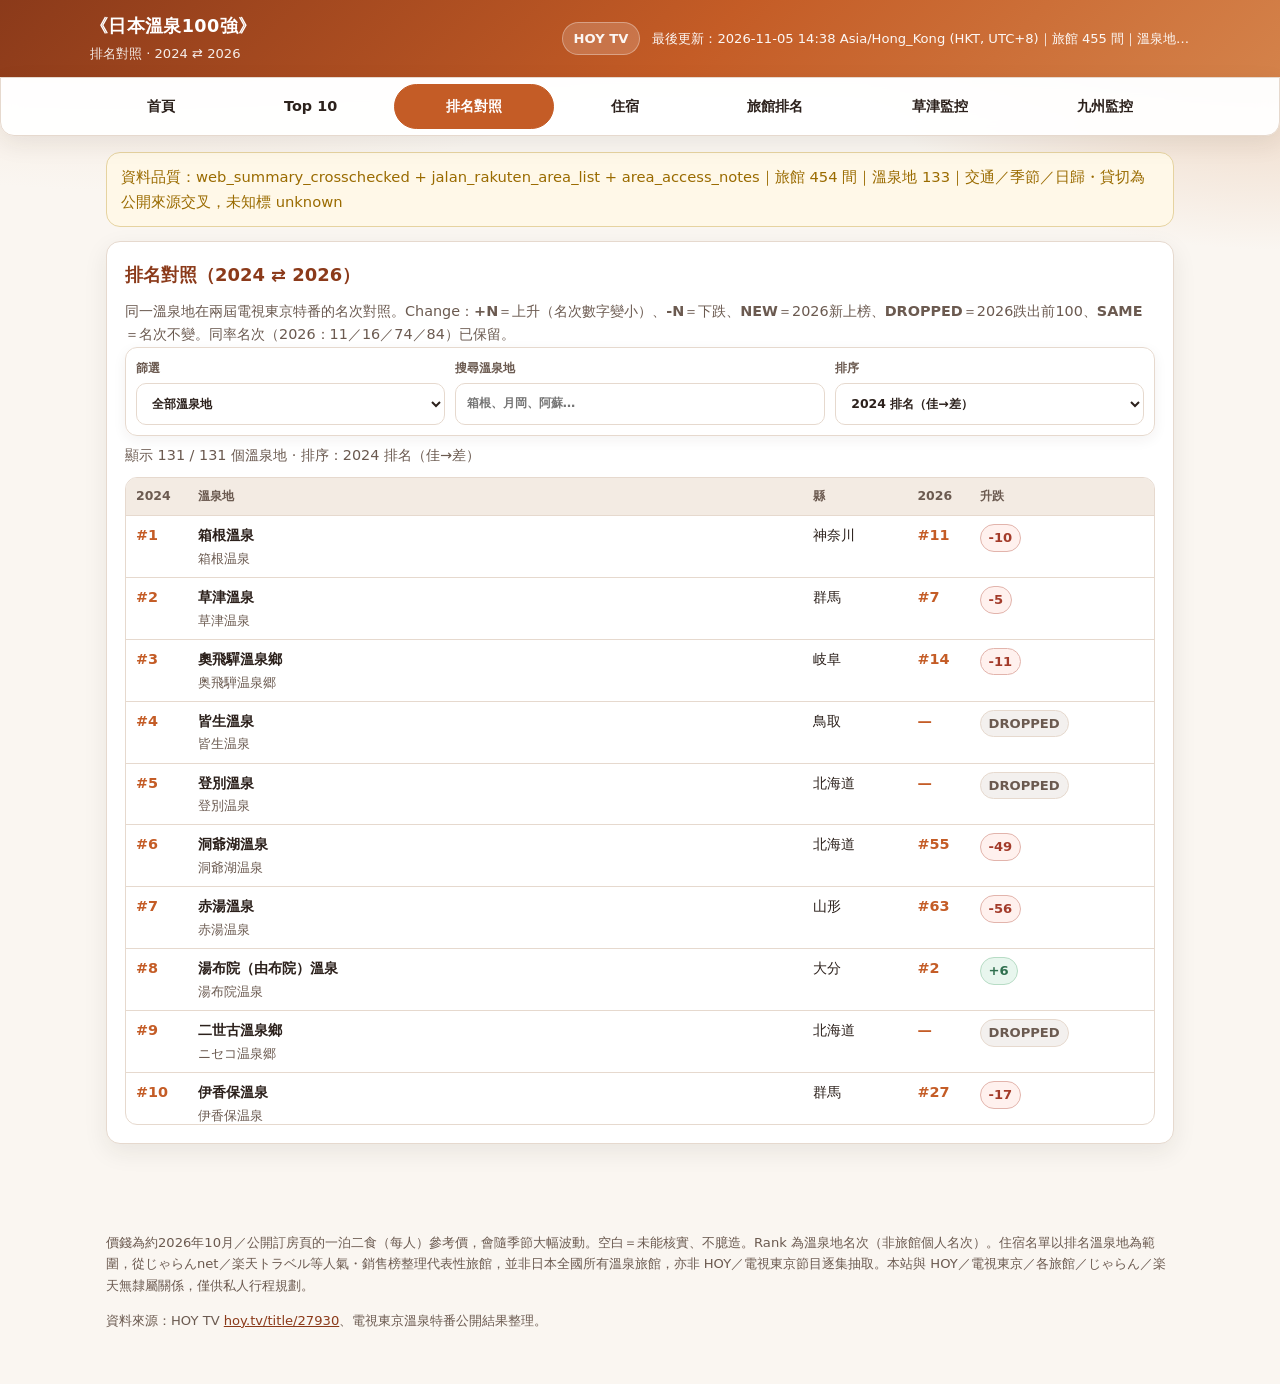
==== commit ecc058f2: "Add Kyushu room-watch page (2026-12-28 to 2027-01-08) Monitor all 69 Kyushu inns in the tracker for " ====
--- a/compare.html
+++ b/compare.html
@@ -41,6 +41,7 @@
     <a href="hotels.html" class="site-nav-link">住宿</a>
     <a href="hotel-ranks.html" class="site-nav-link">旅館排名</a>
     <a href="kusatsu-watch.html" class="site-nav-link">草津監控</a>
+    <a href="kyushu-watch.html" class="site-nav-link">九州監控</a>
   </nav>
 
 
